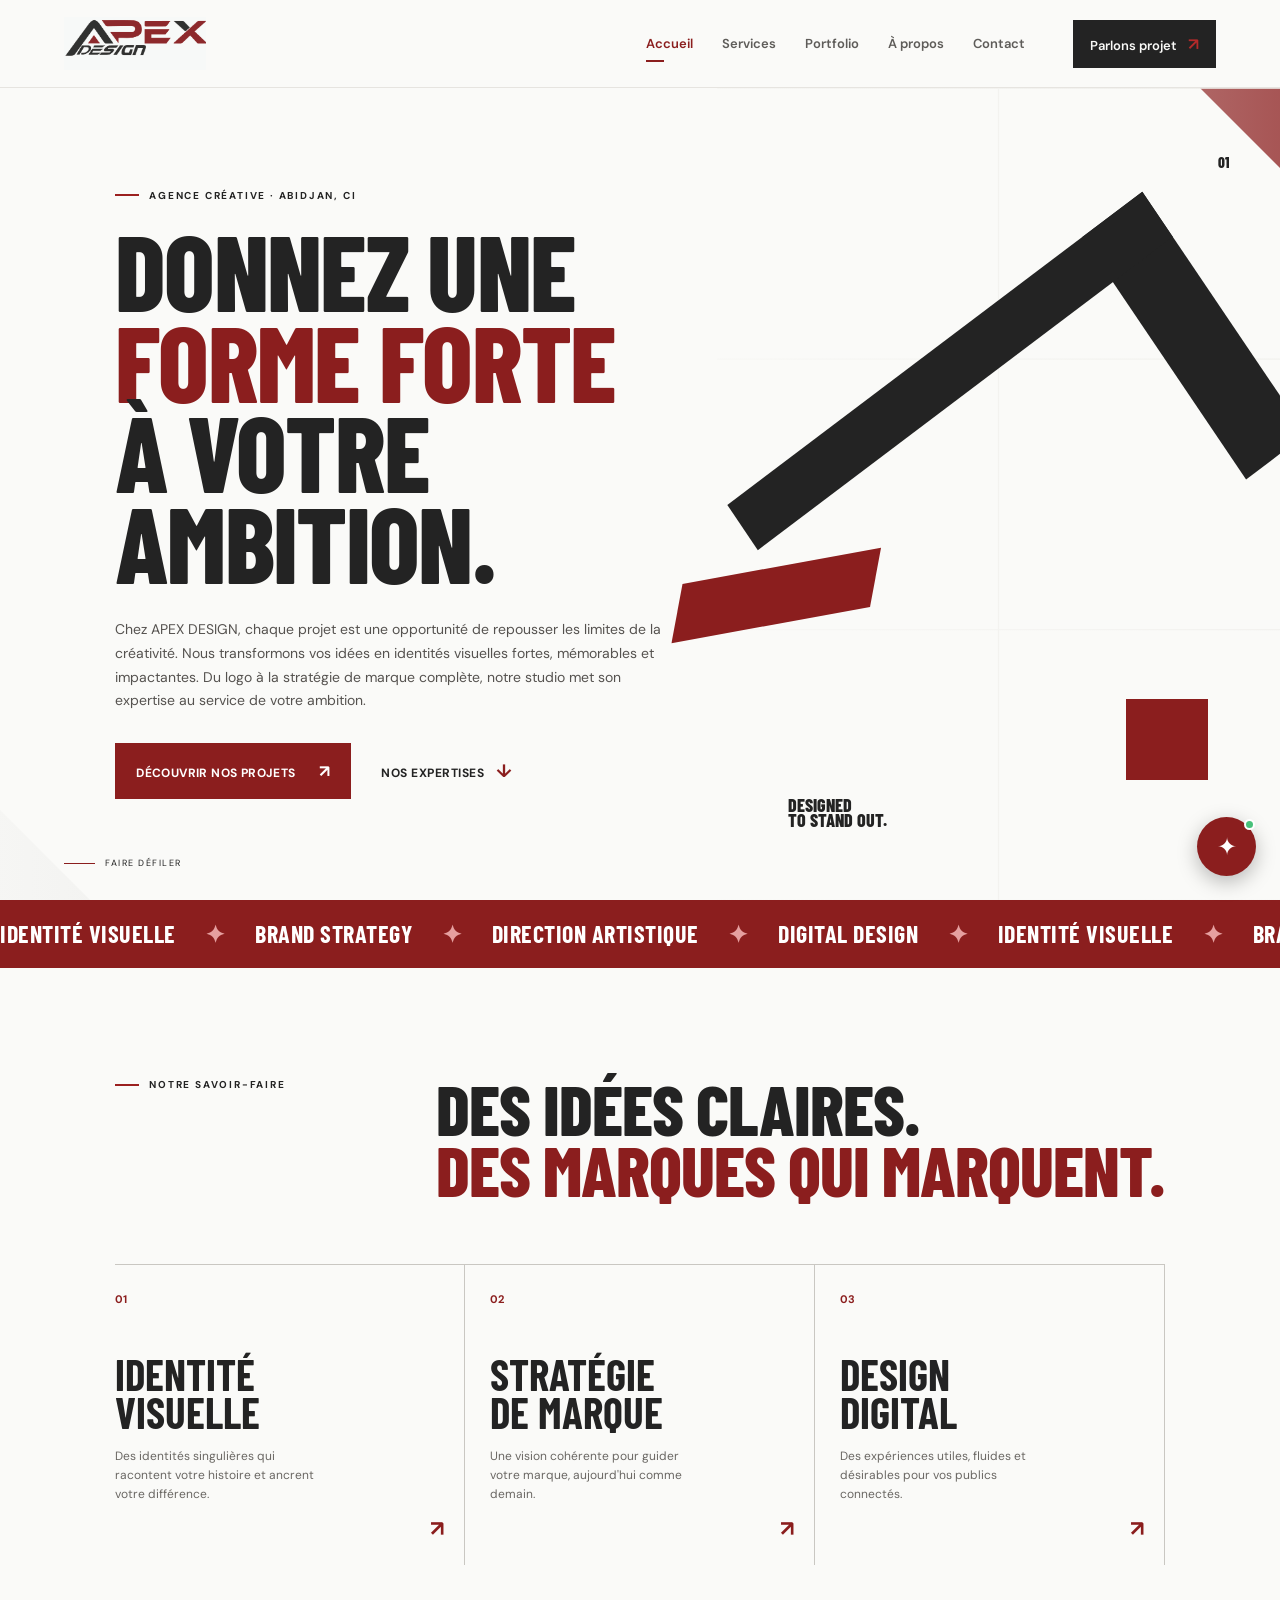
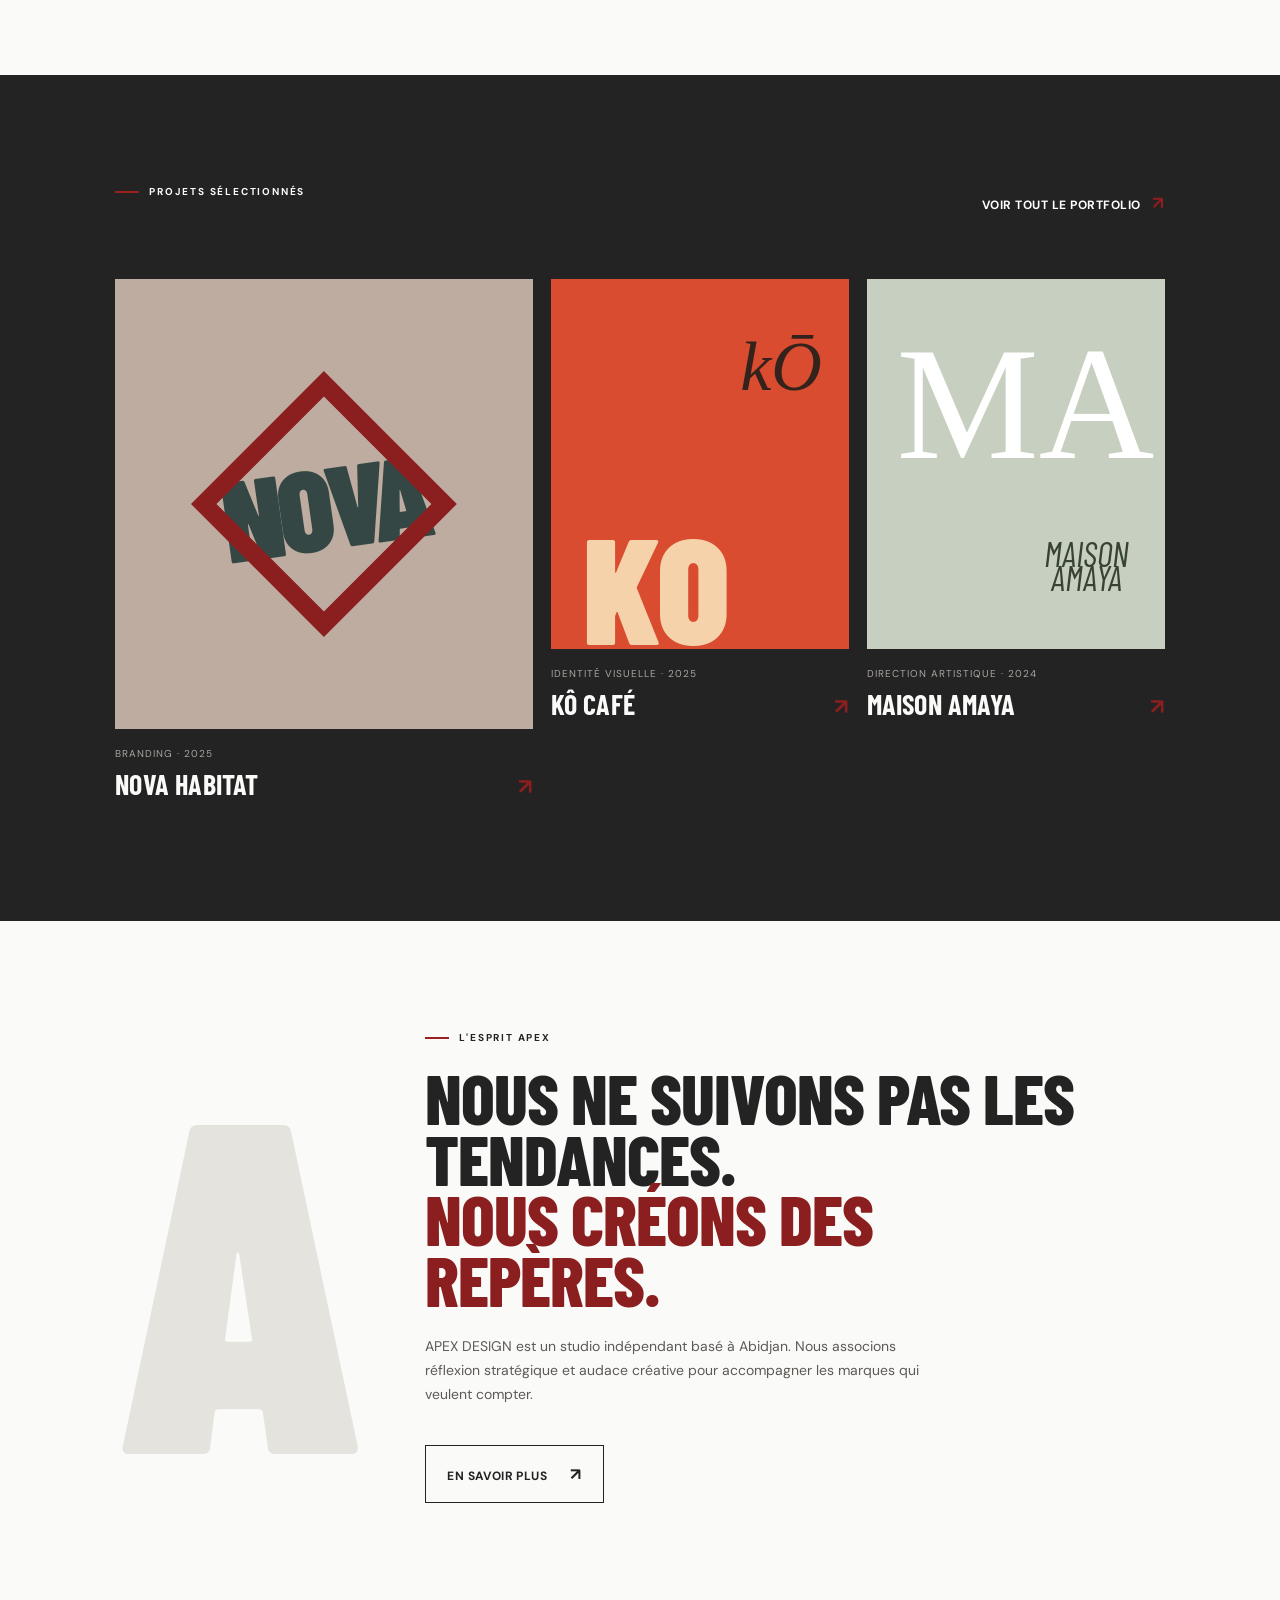
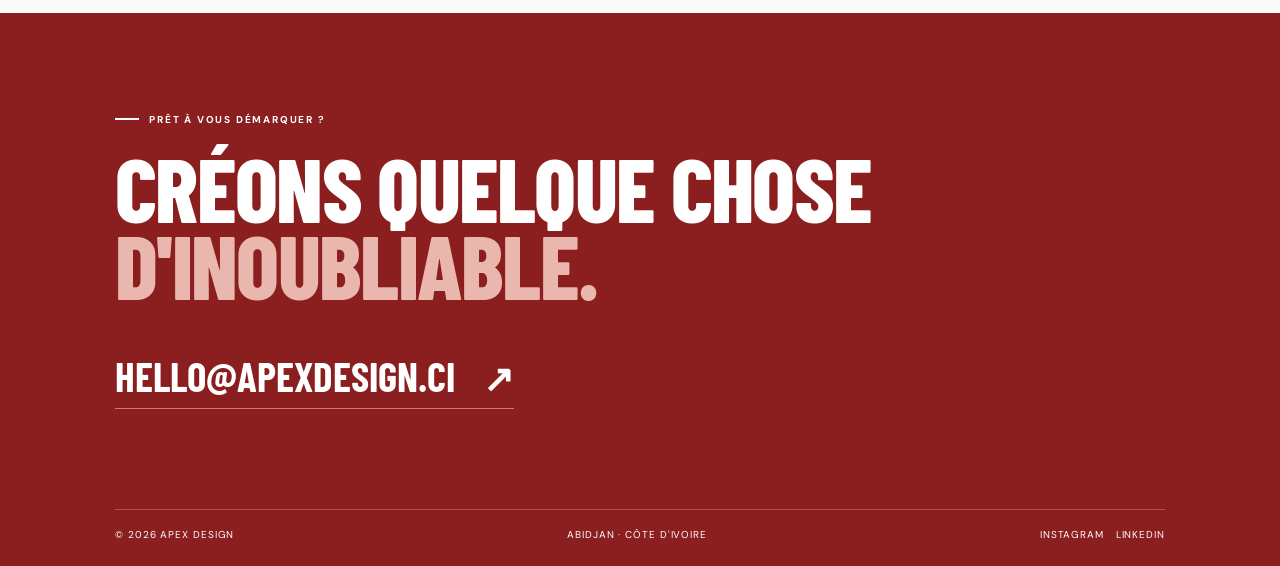
==== index.html @ c2b7f981 "Add files via upload" ====
<!DOCTYPE html>
<html lang="fr">
<head>
  <meta charset="UTF-8" />
  <meta name="viewport" content="width=device-width, initial-scale=1.0" />
  <meta name="description" content="APEX DESIGN — Agence de design graphique à Abidjan." />
  <title>APEX DESIGN — L'ambition prend forme</title>
  <link rel="preconnect" href="https://fonts.googleapis.com">
  <link rel="preconnect" href="https://fonts.gstatic.com" crossorigin>
  <link href="https://fonts.googleapis.com/css2?family=Barlow+Condensed:wght@500;600;700;800;900&family=DM+Sans:wght@400;500;600;700&display=swap" rel="stylesheet">
  <link rel="stylesheet" href="styles.css" />
</head>
<body>
  <div class="cursor-dot"></div>
  <header class="topbar">
    <a class="brand" href="#accueil" aria-label="APEX DESIGN — Accueil"><img src="apex-logo.jpg" alt="APEX DESIGN" /></a>
    <nav id="nav" aria-label="Navigation principale">
      <a class="active" href="#accueil">Accueil</a>
      <a href="services.html">Services</a>
      <a href="portfolio.html">Portfolio</a>
      <a href="about.html">À propos</a>
      <a href="contact.html">Contact</a>
    </nav>
    <a class="header-cta" href="#contact">Parlons projet <span>↗</span></a>
    <button class="menu-toggle" aria-label="Ouvrir le menu" aria-expanded="false"><i></i><i></i></button>
  </header>

  <main>
    <section class="hero" id="accueil">
      <div class="hero-shape shape-one"></div><div class="hero-shape shape-two"></div><div class="grid-lines"></div>
      <div class="hero-copy">
        <p class="eyebrow"><span></span> Agence créative · Abidjan, CI</p>
        <h1>Donnez une<br><em>forme forte</em><br>à votre ambition.</h1>
        <p class="intro">Chez APEX DESIGN, chaque projet est une opportunité de repousser les limites de la créativité. Nous transformons vos idées en identités visuelles fortes, mémorables et impactantes. Du logo à la stratégie de marque complète, notre studio met son expertise au service de votre ambition.</p>
        <div class="hero-actions"><a class="button red" href="#portfolio">Découvrir nos projets <b>↗</b></a><a class="text-link" href="#services">Nos expertises <span>↓</span></a></div>
      </div>
      <div class="hero-art" aria-hidden="true">
        <div class="art-index">01</div>
        <div class="angular-a"><div></div></div>
        <div class="art-label">Designed<br>to stand out.</div>
        <div class="red-square"></div>
      </div>
      <div class="scroll-note"><span></span> Faire défiler</div>
    </section>

    <section class="marquee" aria-label="Expertises"><div>IDENTITÉ VISUELLE <i>✦</i> BRAND STRATEGY <i>✦</i> DIRECTION ARTISTIQUE <i>✦</i> DIGITAL DESIGN <i>✦</i> IDENTITÉ VISUELLE <i>✦</i> BRAND STRATEGY <i>✦</i></div></section>

    <section class="services section" id="services">
      <div class="section-top"><p class="eyebrow dark"><span></span> Notre savoir-faire</p><h2>Des idées claires.<br><em>Des marques qui marquent.</em></h2></div>
      <div class="services-list">
        <a href="#contact" class="service"><span class="number">01</span><h3>Identité<br>visuelle</h3><p>Des identités singulières qui racontent votre histoire et ancrent votre différence.</p><b>↗</b></a>
        <a href="#contact" class="service"><span class="number">02</span><h3>Stratégie<br>de marque</h3><p>Une vision cohérente pour guider votre marque, aujourd'hui comme demain.</p><b>↗</b></a>
        <a href="#contact" class="service"><span class="number">03</span><h3>Design<br>digital</h3><p>Des expériences utiles, fluides et désirables pour vos publics connectés.</p><b>↗</b></a>
      </div>
    </section>

    <section class="portfolio section" id="portfolio">
      <div class="section-top light"><p class="eyebrow"><span></span> Projets sélectionnés</p><a href="#contact" class="text-link white">Voir tout le portfolio <span>↗</span></a></div>
      <div class="project-grid">
        <article class="project project-large"><div class="project-visual visual-one"><span>NOVA</span><i></i></div><div class="project-caption"><p>Branding · 2025</p><h3>Nova Habitat</h3><b>↗</b></div></article>
        <article class="project"><div class="project-visual visual-two"><span>KO</span><i>kŌ</i></div><div class="project-caption"><p>Identité visuelle · 2025</p><h3>Kô Café</h3><b>↗</b></div></article>
        <article class="project"><div class="project-visual visual-three"><span>MA</span><i>Maison<br>Amaya</i></div><div class="project-caption"><p>Direction artistique · 2024</p><h3>Maison Amaya</h3><b>↗</b></div></article>
      </div>
    </section>

    <section class="about section" id="apropos"><div class="about-mark">A</div><div class="about-copy"><p class="eyebrow dark"><span></span> L'esprit APEX</p><h2>Nous ne suivons pas les tendances.<br><em>Nous créons des repères.</em></h2><p>APEX DESIGN est un studio indépendant basé à Abidjan. Nous associons réflexion stratégique et audace créative pour accompagner les marques qui veulent compter.</p><a class="button outline" href="#contact">En savoir plus <b>↗</b></a></div></section>

    <section class="contact" id="contact"><p class="eyebrow"><span></span> Prêt à vous démarquer ?</p><h2>Créons quelque chose<br><em>d'inoubliable.</em></h2><a class="contact-email" href="mailto:hello@apexdesign.ci">hello@apexdesign.ci <span>↗</span></a><footer><span>© 2026 APEX DESIGN</span><span>Abidjan · Côte d'Ivoire</span><span>Instagram &nbsp; LinkedIn</span></footer></section>
  </main>
  <script src="script.js"></script>
<script src="ai-assistant.js"></script></body>
</html>
---- styles.css ----
*{box-sizing:border-box}html{scroll-behavior:smooth}body{margin:0;background:#fafaf8;color:#232323;font-family:'DM Sans',sans-serif}.topbar{height:88px;display:flex;align-items:center;justify-content:space-between;padding:0 5vw;border-bottom:1px solid #e6e4e0;position:relative;z-index:5;background:#fafaf8}.brand img{display:block;width:142px;height:53px;object-fit:cover;object-position:center;mix-blend-mode:multiply}.topbar nav{display:flex;gap:29px;margin-left:auto;margin-right:48px}.topbar nav a{color:#5e5c59;text-decoration:none;font-size:13px;font-weight:600;position:relative}.topbar nav a.active,.topbar nav a:hover{color:#8b1e1e}.topbar nav a.active:after{content:'';position:absolute;bottom:-10px;left:0;width:18px;height:2px;background:#8b1e1e}.header-cta{font-size:13px;text-decoration:none;color:#fafaf8;background:#232323;padding:13px 17px;font-weight:600}.header-cta span{color:#b32a2a;font-size:17px;margin-left:8px}.menu-toggle{display:none}.hero{min-height:calc(100vh - 88px);position:relative;overflow:hidden;display:flex;align-items:center;padding:88px 9vw}.hero-copy{position:relative;z-index:2;width:59%}.eyebrow{font-size:10px;letter-spacing:1.8px;text-transform:uppercase;font-weight:700;margin:0 0 23px;display:flex;align-items:center;gap:10px}.eyebrow span{width:24px;height:2px;background:#9b2020;display:inline-block}.hero h1,.section h2,.contact h2{font-family:'Barlow Condensed',sans-serif;text-transform:uppercase;line-height:.86;letter-spacing:-1.7px;font-size:clamp(65px,8.25vw,128px);margin:0;font-weight:800}.hero h1 em,.section h2 em,.contact h2 em{font-style:normal;color:#8b1e1e}.intro{font-size:14px;line-height:1.7;max-width:560px;margin:30px 0;color:#55524f}.hero-actions{display:flex;align-items:center;gap:30px}.button{font-size:12px;font-weight:700;text-decoration:none;text-transform:uppercase;letter-spacing:.4px;padding:17px 21px;display:inline-block}.button b{font-size:17px;margin-left:20px}.red{background:#8b1e1e;color:#fff}.text-link{font-size:12px;text-transform:uppercase;text-decoration:none;color:#232323;font-weight:700;letter-spacing:.5px}.text-link span{font-size:18px;margin-left:8px;color:#8b1e1e}.hero-art{position:absolute;right:4vw;width:40%;height:84%;top:8%;z-index:1}.angular-a{position:absolute;width:67%;height:65%;right:8%;top:14%;border-left:clamp(38px,5vw,72px) solid #232323;border-top:clamp(38px,5vw,72px) solid #232323;transform:skew(-18deg) rotate(45deg)}.angular-a div{position:absolute;width:80%;height:clamp(32px,4vw,60px);background:#8b1e1e;bottom:-9%;left:-20%;transform:skew(18deg) rotate(-45deg)}.red-square{position:absolute;width:16%;aspect-ratio:1;background:#8b1e1e;right:4%;bottom:8%}.art-index{position:absolute;right:0;top:0;font-family:'Barlow Condensed';font-size:15px;font-weight:800}.art-label{position:absolute;bottom:1%;left:14%;font-family:'Barlow Condensed';font-size:18px;line-height:.85;text-transform:uppercase;font-weight:800}.grid-lines{position:absolute;right:0;top:0;width:44%;height:100%;background:linear-gradient(90deg,transparent 49.8%,#e9e8e4 50%,transparent 50.2%),linear-gradient(#e9e8e4 1px,transparent 1px);background-size:100% 100%,100% 33.33%;opacity:.8}.shape-one{position:absolute;background:#8b1e1e;right:-55px;top:0;width:135px;height:135px;clip-path:polygon(0 0,100% 0,100% 100%)}.shape-two{position:absolute;background:#232323;left:0;bottom:0;width:90px;height:90px;clip-path:polygon(0 0,0 100%,100% 100%)}.scroll-note{position:absolute;bottom:31px;left:5vw;text-transform:uppercase;font-size:9px;letter-spacing:1.5px;display:flex;gap:10px;align-items:center}.scroll-note span{display:block;height:1px;width:31px;background:#8b1e1e}.marquee{overflow:hidden;background:#8b1e1e;color:#fff;padding:19px 0;font-family:'Barlow Condensed';font-weight:700;white-space:nowrap;font-size:24px;letter-spacing:.5px}.marquee div{animation:move 28s linear infinite}.marquee i{color:#e6a0a0;font-style:normal;margin:0 24px}@keyframes move{to{transform:translateX(-50%)}}.section{padding:110px 9vw}.section-top{display:flex;justify-content:space-between;align-items:flex-start}.section h2{font-size:clamp(46px,5.5vw,82px);letter-spacing:-1px}.services-list{display:grid;grid-template-columns:repeat(3,1fr);margin-top:65px;border-top:1px solid #c9c7c2}.service{padding:22px 25px 35px 0;text-decoration:none;color:#232323;min-height:300px;border-right:1px solid #c9c7c2;position:relative}.service:not(:first-child){padding-left:25px}.number{font-size:11px;color:#8b1e1e;font-weight:700}.service h3{font-family:'Barlow Condensed';font-size:43px;text-transform:uppercase;line-height:.88;margin:48px 0 15px}.service p{font-size:12px;line-height:1.6;color:#6a6763;max-width:210px}.service b,.project-caption b{position:absolute;right:20px;bottom:22px;font-size:22px;color:#8b1e1e}.portfolio{background:#232323;color:#fafaf8}.light{align-items:center}.white{color:white}.project-grid{display:grid;grid-template-columns:1.4fr 1fr 1fr;gap:18px;margin-top:58px}.project{position:relative}.project-visual{height:370px;overflow:hidden;position:relative}.project-large .project-visual{height:450px}.visual-one{background:#bdac9f;display:flex;align-items:center;justify-content:center}.visual-one span{font-family:'Barlow Condensed';font-size:115px;font-weight:900;letter-spacing:-6px;color:#354744;transform:rotate(-8deg)}.visual-one i{width:45%;aspect-ratio:1;position:absolute;border:18px solid #8b1e1e;transform:rotate(45deg)}.visual-two{background:#d94c2f}.visual-two span{font-family:'Barlow Condensed';font-size:150px;color:#f6d2aa;font-weight:900;position:absolute;left:11%;bottom:1%;line-height:.8}.visual-two i{font-family:serif;font-size:70px;color:#34221c;position:absolute;right:9%;top:13%}.visual-three{background:#c7d0c0}.visual-three span{font-family:serif;font-size:160px;position:absolute;color:#fff;left:10%;top:9%}.visual-three i{font-family:'Barlow Condensed';font-size:35px;text-align:center;text-transform:uppercase;line-height:.7;position:absolute;bottom:16%;right:12%;color:#374435}.project-caption{position:relative;padding:18px 25px 10px 0}.project-caption p{font-size:10px;text-transform:uppercase;letter-spacing:1px;color:#aaa6a0;margin:0 0 7px}.project-caption h3{font-family:'Barlow Condensed';font-size:28px;text-transform:uppercase;margin:0;letter-spacing:.2px}.project-caption b{bottom:10px;right:1px}.about{display:flex;gap:9vw;align-items:center;overflow:hidden}.about-mark{font-family:'Barlow Condensed';font-size:470px;font-weight:900;line-height:.7;color:#e5e3de;letter-spacing:-55px}.about-copy{max-width:680px}.about-copy>p:not(.eyebrow){font-size:14px;color:#5d5a56;line-height:1.7;max-width:510px;margin:26px 0}.outline{color:#232323;border:1px solid #232323;margin-top:12px}.contact{background:#8b1e1e;color:#fff;padding:100px 9vw 25px}.contact .eyebrow span{background:#fff}.contact h2{font-size:clamp(54px,7vw,105px);margin-bottom:48px}.contact h2 em{color:#eab7af}.contact-email{color:white;text-decoration:none;font-family:'Barlow Condensed';font-size:clamp(26px,3.2vw,48px);text-transform:uppercase;font-weight:700;border-bottom:1px solid #cd7979;padding-bottom:8px}.contact-email span{font-size:.9em;margin-left:20px}footer{border-top:1px solid #b45050;margin-top:108px;padding-top:18px;display:flex;justify-content:space-between;font-size:10px;letter-spacing:.9px;text-transform:uppercase}
@media(max-width:760px){.topbar{height:70px;padding:0 6vw}.brand img{width:110px;height:42px}.topbar nav,.header-cta{display:none}.menu-toggle{display:block;border:0;background:none;width:35px}.menu-toggle i{display:block;width:30px;height:2px;background:#232323;margin:7px}.topbar nav.open{display:flex;position:absolute;top:70px;left:0;width:100%;padding:25px 6vw;flex-direction:column;background:#fafaf8;gap:18px;border-bottom:1px solid #ddd}.hero{min-height:auto;padding:75px 7vw 105px}.hero-copy{width:100%}.hero h1{font-size:65px}.intro{font-size:13px;width:96%}.hero-art{opacity:.14;width:70%;right:-10%;height:54%;top:34%}.scroll-note{left:7vw}.section{padding:75px 7vw}.section-top{display:block}.services-list,.project-grid{grid-template-columns:1fr;margin-top:36px}.service{border-right:0;border-bottom:1px solid #c9c7c2;min-height:225px;padding-bottom:22px}.service:not(:first-child){padding-left:0}.service h3{margin-top:26px}.project-large .project-visual,.project-visual{height:300px}.project-caption{padding-bottom:25px}.about{gap:10px}.about-mark{font-size:260px;letter-spacing:-35px}.about-copy h2{font-size:44px}.about-copy>p:not(.eyebrow){font-size:12px}.contact{padding:76px 7vw 22px}footer{margin-top:80px;gap:12px;flex-direction:column}.light .text-link{margin-top:20px;display:inline-block}}
/* Services page */
.services-hero{min-height:590px;padding:100px 9vw 75px;position:relative;overflow:hidden;background:#fafaf8}.services-hero h1{font:800 clamp(63px,8.2vw,124px)/.82 'Barlow Condensed';letter-spacing:-1.5px;margin:0;position:relative;z-index:1}.services-hero h1 em{font-style:normal;color:#8b1e1e}.services-hero .lead{position:relative;z-index:1;max-width:430px;font-size:14px;line-height:1.7;margin:30px 0 0;color:#5b5956}.big-num{position:absolute;right:9vw;top:80px;color:#8b1e1e;font:800 15px 'Barlow Condensed';z-index:2}.services-grid{height:100%;width:37%;right:7%;opacity:.6}.services-graphic{position:absolute;right:13%;bottom:1%;height:60%;width:27%;z-index:1}.services-graphic span{font:900 clamp(190px,25vw,390px)/.8 'Barlow Condensed';color:#232323;position:absolute;left:0;bottom:0}.services-graphic i{display:block;width:35%;aspect-ratio:1;background:#8b1e1e;position:absolute;right:0;top:5%}.services-graphic b{display:block;width:67%;height:20%;border-top:18px solid #8b1e1e;position:absolute;right:0;bottom:14%;transform:skew(-35deg)}.service-index{padding:0 9vw 95px}.index-head{height:72px;border-bottom:1px solid #aaa7a3;display:flex;justify-content:space-between;align-items:center;text-transform:uppercase;font-size:10px;letter-spacing:1.3px;font-weight:700}.service-row{min-height:215px;border-bottom:1px solid #d3d0cb;display:grid;grid-template-columns:8% 38% 42% 12%;align-items:center;transition:.25s}.service-row:hover{background:#232323;color:#fff;padding:0 20px;margin:0 -20px;border-color:#232323}.service-row>span{font-size:11px;color:#8b1e1e;font-weight:700;align-self:start;padding-top:37px}.service-row h2{font:800 clamp(34px,4vw,59px)/.85 'Barlow Condensed';letter-spacing:-.5px;text-transform:uppercase;margin:0}.service-row p{font-size:13px;line-height:1.65;color:#686560;max-width:385px;margin:0}.service-row:hover p{color:#c6c3be}.service-row a{justify-self:end;text-decoration:none;font-size:29px;color:#8b1e1e}.process{display:grid;grid-template-columns:1fr 1fr;gap:9vw;padding:100px 9vw;background:#e9e6e1}.process h2{font:800 clamp(52px,5.8vw,85px)/.83 'Barlow Condensed';letter-spacing:-1px;margin:0}.process h2 em{font-style:normal;color:#8b1e1e}.process ol{list-style:none;padding:0;margin:0}.process li{display:grid;grid-template-columns:44px 1fr;border-top:1px solid #bdb9b3;padding:20px 0 18px}.process li span{grid-row:span 2;font-size:10px;color:#8b1e1e;font-weight:700}.process li strong{font:700 28px 'Barlow Condensed';text-transform:uppercase}.process li p{font-size:12px;color:#65615c;margin:7px 0 0}.mini{padding-top:85px}.mini footer{margin-top:80px}
@media(max-width:760px){.services-hero{padding:72px 7vw 75px;min-height:570px}.services-hero h1{font-size:65px}.services-hero .lead{width:85%;font-size:13px}.services-graphic{right:-8%;height:38%;width:47%;opacity:.2}.services-grid{width:64%;right:0}.big-num{right:8%;top:50px}.service-index{padding:0 7vw 65px}.service-row{grid-template-columns:12% 76% 12%;padding:29px 0;min-height:0}.service-row>span{padding-top:4px}.service-row h2{font-size:37px}.service-row p{grid-column:2/4;margin-top:19px;font-size:12px}.service-row a{grid-column:3;grid-row:1;align-self:start}.service-row:hover{padding:29px 12px;margin:0 -12px}.process{padding:70px 7vw;display:block}.process ol{margin-top:45px}.process h2{font-size:55px}}
/* Portfolio page */
.portfolio-hero{min-height:505px;background:#232323;color:#fafaf8;padding:94px 9vw 72px;position:relative;overflow:hidden}.portfolio-hero:after{content:'A';font:900 620px/.7 'Barlow Condensed';position:absolute;color:#2e2e2e;right:3%;bottom:-88px;letter-spacing:-80px}.portfolio-hero h1{font:800 clamp(64px,8vw,120px)/.81 'Barlow Condensed';letter-spacing:-1.5px;margin:0;position:relative;z-index:1}.portfolio-hero h1 em{font-style:normal;color:#c65555}.portfolio-hero>p:not(.eyebrow){position:relative;z-index:1;max-width:430px;font-size:13px;line-height:1.7;color:#c9c5bf;margin:27px 0 0}.portfolio-hero>b{position:absolute;right:9vw;top:91px;font:800 15px 'Barlow Condensed';color:#c65555;z-index:2}.gallery-section{padding:0 9vw 100px}.filterbar{height:102px;border-bottom:1px solid #bbb8b3;display:flex;gap:33px;align-items:center}.filterbar button{background:none;border:0;padding:0;color:#74716d;text-transform:uppercase;letter-spacing:.6px;font:700 13px 'DM Sans';cursor:pointer}.filterbar button.selected{color:#8b1e1e}.filterbar small{font-size:9px;vertical-align:super;margin-left:2px}.gallery{display:grid;grid-template-columns:repeat(3,1fr);gap:45px 19px;padding-top:43px}.gallery-card[hidden]{display:none}.gallery-open{display:block;width:100%;padding:0;border:0;background:#ddd;position:relative;cursor:pointer;overflow:hidden}.gallery-open img{width:100%;aspect-ratio: .82;object-fit:cover;display:block;transition:transform .45s}.gallery-open:hover img{transform:scale(1.045)}.gallery-open span{position:absolute;right:12px;top:12px;background:#fafaf8;width:37px;height:37px;padding-top:7px;font-size:20px;color:#8b1e1e;opacity:0;transition:.25s}.gallery-open:hover span{opacity:1}.gallery-card>div{padding-top:14px}.gallery-card p{font-size:10px;text-transform:uppercase;letter-spacing:1px;color:#8b1e1e;margin:0 0 5px}.gallery-card h2{font:700 28px 'Barlow Condensed';text-transform:uppercase;margin:0}.lightbox{display:none;position:fixed;inset:0;background:rgba(20,20,20,.96);z-index:20;align-items:center;justify-content:center}.lightbox.visible{display:flex}.lightbox figure{margin:0;text-align:center;max-width:min(72vw,650px);max-height:90vh}.lightbox figure img{display:block;max-width:100%;max-height:76vh;object-fit:contain;margin:auto}.lightbox figcaption{display:flex;align-items:baseline;justify-content:space-between;color:#fff;padding-top:15px;text-align:left}.lightbox figcaption p{margin:0;color:#d48585;font-size:10px;text-transform:uppercase;letter-spacing:1px}.lightbox figcaption h2{font:700 28px 'Barlow Condensed';text-transform:uppercase;margin:0}.lightbox button{cursor:pointer}.lightbox-close,.lightbox-prev,.lightbox-next{position:absolute;background:none;color:#fff;border:0;font-size:32px}.lightbox-close{right:5vw;top:3vh;font-size:40px;font-weight:200}.lightbox-prev{left:5vw}.lightbox-next{right:5vw}
@media(max-width:760px){.portfolio-hero{min-height:475px;padding:72px 7vw}.portfolio-hero h1{font-size:64px}.portfolio-hero:after{font-size:420px;right:-25%;bottom:-45px}.portfolio-hero>b{right:8%;top:70px}.gallery-section{padding:0 7vw 68px}.filterbar{gap:17px;height:85px;overflow:auto}.filterbar button{white-space:nowrap;font-size:11px}.gallery{grid-template-columns:1fr 1fr;gap:30px 12px;padding-top:30px}.gallery-card h2{font-size:23px}.gallery-card p{font-size:8px}.gallery-open span{opacity:1;width:29px;height:29px;padding-top:3px}.lightbox figure{max-width:75vw}.lightbox-prev{left:2vw}.lightbox-next{right:2vw}.lightbox-close{right:4vw}.lightbox figcaption{display:block}.lightbox figcaption h2{font-size:25px;margin-top:5px}}
/* About page */
.about-hero{min-height:580px;position:relative;overflow:hidden;padding:95px 9vw;background:#fafaf8}.about-hero h1{position:relative;z-index:1;font:800 clamp(68px,8.5vw,130px)/.81 'Barlow Condensed';letter-spacing:-1.5px;margin:0}.about-hero h1 em{font-style:normal;color:#8b1e1e}.about-hero-lines{position:absolute;right:8vw;top:0;height:100%;width:38%;background:linear-gradient(90deg,transparent 49.8%,#e2e0db 50%,transparent 50.2%),linear-gradient(#e2e0db 1px,transparent 1px);background-size:100% 100%,100% 33.33%}.about-num{position:absolute;right:9vw;top:96px;font:800 15px 'Barlow Condensed';color:#8b1e1e}.hero-statement{position:absolute;right:15%;bottom:2%;font:900 430px/.7 'Barlow Condensed';color:#232323;letter-spacing:-58px}.hero-statement i{background:#8b1e1e;width:125px;height:125px;display:block;position:absolute;right:-42px;top:62px;transform:rotate(45deg)}.hero-signature{position:absolute;right:10%;bottom:50px;text-transform:uppercase;font-size:10px;line-height:1.5;font-weight:700;letter-spacing:1.1px}.manifesto{padding:110px 17vw;background:#232323;color:#fff;text-align:center}.manifesto .eyebrow{justify-content:center}.manifesto .eyebrow span{background:#bd5555}.manifesto blockquote{font:800 clamp(41px,5.3vw,78px)/.87 'Barlow Condensed';letter-spacing:-.8px;margin:0}.manifesto blockquote em{font-style:normal;color:#c65757}.manifesto-text{font-size:14px;line-height:1.75;color:#c6c3be;max-width:620px;margin:38px auto 0}.agency-intro{padding:115px 14vw 115px 9vw;display:grid;grid-template-columns:36% 1fr;gap:11vw;align-items:center}.agency-intro h2,.values h2{font:800 clamp(51px,5.4vw,80px)/.84 'Barlow Condensed';text-transform:uppercase;letter-spacing:-1px;margin:0}.agency-intro>div:last-child>p:not(.eyebrow){font-size:14px;line-height:1.75;max-width:500px;color:#5e5a56;margin:23px 0 0}.intro-art{height:375px;background:#e7e4de;position:relative;overflow:hidden}.intro-art span{font:900 390px/.8 'Barlow Condensed';position:absolute;left:2%;bottom:-35px;color:#8b1e1e;letter-spacing:-50px}.intro-art i{display:block;width:50%;height:19px;background:#232323;position:absolute;right:0;bottom:72px;transform:skew(-40deg)}.intro-art b{position:absolute;right:13%;top:14%;width:75px;height:75px;border:16px solid #232323;transform:rotate(45deg)}.values{padding:100px 9vw;background:#8b1e1e;color:#fff;display:grid;grid-template-columns:1.5fr 1fr 1fr 1fr;gap:25px}.values .eyebrow span{background:#fff}.values h2 em{color:#e9aeaa;font-style:normal}.value{border-left:1px solid #b94a4a;padding:0 0 5px 22px;display:flex;flex-direction:column}.value span{font-size:11px;color:#e9aeaa;font-weight:700}.value h3{font:800 42px 'Barlow Condensed';text-transform:uppercase;margin:54px 0 14px}.value p{font-size:12px;line-height:1.7;color:#f1c9c5;margin:0;max-width:210px}
@media(max-width:760px){.about-hero{min-height:510px;padding:75px 7vw}.about-hero h1{font-size:68px}.about-hero-lines{width:55%;right:0}.about-num{right:8%;top:73px}.hero-statement{font-size:270px;right:-7%;bottom:2%;opacity:.2}.hero-statement i{width:70px;height:70px;right:-10px;top:34px}.hero-signature{right:8%;bottom:34px}.manifesto{padding:75px 8vw}.manifesto blockquote{font-size:45px}.manifesto-text{font-size:13px}.agency-intro{padding:75px 7vw;display:flex;flex-direction:column;gap:48px}.intro-art{width:100%;height:270px}.intro-art span{font-size:290px}.agency-intro h2{font-size:55px}.agency-intro>div:last-child>p:not(.eyebrow){font-size:13px}.values{padding:75px 7vw;display:block}.values h2{font-size:55px}.value{border-left:0;border-top:1px solid #b94a4a;padding:17px 0 20px;margin-top:35px}.value h3{margin:25px 0 8px}.value p{max-width:300px}}
/* Contact page */
.contact-hero{min-height:480px;padding:95px 9vw;position:relative;overflow:hidden;background:#232323;color:#fafaf8}.contact-hero h1{position:relative;z-index:1;font:800 clamp(64px,8.4vw,125px)/.81 'Barlow Condensed';letter-spacing:-1.5px;margin:0}.contact-hero h1 em{color:#cb5b5b;font-style:normal}.contact-hero>p:not(.eyebrow){position:relative;z-index:1;max-width:420px;font-size:14px;line-height:1.7;color:#cac5bf;margin:30px 0}.contact-hero>b{position:absolute;right:9vw;top:96px;color:#c75b5b;font:800 15px 'Barlow Condensed';z-index:2}.contact-mark{font:900 490px/.7 'Barlow Condensed';position:absolute;right:10%;bottom:-78px;color:#2d2d2d}.contact-details{padding:110px 9vw;display:grid;grid-template-columns:1fr 1fr;gap:12vw}.contact-details h2,.contact-form-section h2{font:800 clamp(48px,5.4vw,80px)/.84 'Barlow Condensed';margin:0}.contact-address>p:not(.eyebrow){font-size:14px;color:#605d58;line-height:1.7;max-width:340px;margin:26px 0}.contact-address strong{color:#8b1e1e}.map-link{font-size:12px;text-transform:uppercase;color:#8b1e1e;font-weight:700;text-decoration:none}.contact-list{border-top:1px solid #c5c1bc}.contact-list a{display:grid;grid-template-columns:30% 60% 10%;text-decoration:none;color:#232323;border-bottom:1px solid #d5d1cc;padding:22px 0;align-items:center}.contact-list span{font-size:10px;text-transform:uppercase;letter-spacing:1px;color:#8b1e1e;font-weight:700}.contact-list strong{font:700 23px 'Barlow Condensed';word-break:break-word}.contact-list b{color:#8b1e1e;font-size:20px;text-align:right}.contact-form-section{padding:96px 9vw;background:#eae7e2;display:grid;grid-template-columns:1fr 1fr;gap:12vw}.contact-form-section>div>p:not(.eyebrow){font-size:13px;line-height:1.7;color:#605d58;max-width:380px}.contact-form-section form{display:grid;grid-template-columns:1fr 1fr;gap:18px}.contact-form-section label{font-size:10px;text-transform:uppercase;font-weight:700;letter-spacing:.9px}.contact-form-section label:nth-of-type(3),.contact-form-section label:nth-of-type(4){grid-column:span 2}.contact-form-section input,.contact-form-section select,.contact-form-section textarea{width:100%;display:block;margin-top:8px;border:0;border-bottom:1px solid #9b9892;background:transparent;padding:9px 0;font:13px 'DM Sans';color:#232323;outline-color:#8b1e1e}.contact-form-section textarea{resize:vertical}.contact-form-section button{border:0;cursor:pointer;justify-self:start}.form-feedback{grid-column:span 2;font-size:12px;color:#8b1e1e;margin:0}
/* APEX Assistant */
.ai-widget{position:fixed;right:24px;bottom:24px;z-index:50;font-family:'DM Sans',sans-serif}.ai-launch{width:59px;height:59px;border-radius:50%;border:0;background:#8b1e1e;color:#fff;box-shadow:0 6px 20px #0004;cursor:pointer;font-size:24px;position:absolute;right:0;bottom:0}.ai-launch i{position:absolute;width:11px;height:11px;border-radius:50%;background:#48c17a;border:2px solid #fff;right:1px;top:2px}.ai-panel{display:none;width:360px;height:500px;background:#fafaf8;box-shadow:0 18px 55px #0005;position:absolute;right:0;bottom:74px}.ai-panel.open{display:flex;flex-direction:column}.ai-panel header{background:#232323;color:#fff;padding:17px;display:flex;align-items:center;gap:10px}.ai-icon{width:36px;height:36px;background:#8b1e1e;display:grid;place-items:center;font-size:19px}.ai-panel header strong{font:700 18px 'Barlow Condensed';text-transform:uppercase;display:block}.ai-panel header small{font-size:9px;color:#c5c2bd}.ai-panel header small i{display:inline-block;background:#4fd07f;width:6px;height:6px;border-radius:50%}.ai-close{margin-left:auto;background:none;border:0;color:#fff;font-size:27px;cursor:pointer}.ai-messages{padding:17px;overflow-y:auto;flex:1;display:flex;flex-direction:column;gap:11px}.ai-message{font-size:12px;line-height:1.55;background:#e6e3de;padding:11px 12px;max-width:86%;align-self:flex-start}.ai-message.visitor{background:#8b1e1e;color:#fff;align-self:flex-end}.ai-quick{padding:0 13px 12px;display:flex;gap:6px;flex-wrap:wrap}.ai-quick button{border:1px solid #bdb9b2;background:transparent;color:#8b1e1e;font:700 10px 'DM Sans';padding:7px;cursor:pointer}.ai-input{display:flex;border-top:1px solid #d5d1ca;padding:10px}.ai-input input{flex:1;border:0;background:transparent;outline:none;font:12px 'DM Sans'}.ai-input button{border:0;background:#8b1e1e;color:#fff;width:31px;height:31px;font-size:18px;cursor:pointer}
@media(max-width:760px){.contact-hero{min-height:440px;padding:75px 7vw}.contact-hero h1{font-size:65px}.contact-mark{font-size:310px;right:-11%;bottom:-35px}.contact-hero>b{right:8%;top:73px}.contact-details,.contact-form-section{padding:70px 7vw;display:block}.contact-list{margin-top:50px}.contact-list a{grid-template-columns:34% 57% 9%}.contact-list strong{font-size:19px}.contact-form-section form{margin-top:47px}.ai-widget{right:17px;bottom:17px}.ai-panel{width:min(360px,calc(100vw - 34px));height:490px}.ai-launch{width:55px;height:55px}}
.price-list{padding:100px 9vw}.price-list-head{display:grid;grid-template-columns:1fr 1fr;gap:30px;align-items:end;margin-bottom:50px}.price-list-head .eyebrow{grid-column:span 2}.price-list h2{font:800 clamp(48px,5.4vw,80px)/.84 'Barlow Condensed';margin:0}.price-list h2 em{font-style:normal;color:#8b1e1e}.price-list-head>p:not(.eyebrow){font-size:12px;line-height:1.7;color:#615e59;margin:0;max-width:400px}.price-tables{display:grid;grid-template-columns:repeat(2,1fr);gap:20px}.price-tables>div{border-top:4px solid #8b1e1e;background:#f0eeea;padding:23px}.price-tables h3{font:800 27px 'Barlow Condensed';text-transform:uppercase;margin:0 0 18px}.price-tables p{display:flex;justify-content:space-between;gap:12px;border-top:1px solid #d2cec8;padding:10px 0;margin:0;font-size:11px}.price-tables b{color:#8b1e1e;white-space:nowrap}.quote-builder{display:none;background:#f0eeea;padding:10px 13px 12px;margin:0 12px 10px}.quote-builder.show{display:block}.quote-builder b{font:700 14px 'Barlow Condensed';text-transform:uppercase;display:block;margin-bottom:6px}.quote-builder select,.quote-builder input{width:100%;margin:3px 0;border:1px solid #cac6c0;padding:7px;background:#fafaf8;font:11px 'DM Sans'}.quote-total{font-weight:700;font-size:12px;margin:7px 0;color:#8b1e1e}.quote-builder button,.quote-send{background:#8b1e1e;color:#fff;border:0;padding:8px;text-decoration:none;font:700 10px 'DM Sans';text-transform:uppercase;cursor:pointer}.quote-send{display:inline-block;margin-right:4px}@media(max-width:760px){.price-list{padding:70px 7vw}.price-list-head{display:block}.price-list-head .eyebrow{margin-bottom:20px}.price-list-head>p:not(.eyebrow){margin-top:22px}.price-tables{grid-template-columns:1fr}.price-tables p{font-size:10px}}
/* Generated art backgrounds */
.hero{background:#fafaf8 url('backgrounds/apex-home.png') center/cover no-repeat}.hero:after,.services-hero:after,.about-hero:after{content:'';position:absolute;inset:0;background:linear-gradient(90deg,rgba(250,250,248,.98) 0%,rgba(250,250,248,.91) 42%,rgba(250,250,248,.25) 100%);pointer-events:none}.hero-copy,.hero-art,.scroll-note{z-index:2}.services-hero{background:#fafaf8 url('backgrounds/apex-services.png') center/cover no-repeat}.services-hero>*:not(.grid-lines):not(.hero-shape){z-index:1}.services-hero .services-graphic{z-index:2}.portfolio-hero{background:#232323 url('backgrounds/apex-portfolio.png') center/cover no-repeat}.portfolio-hero:before,.contact-hero:before{content:'';position:absolute;inset:0;background:linear-gradient(90deg,rgba(35,35,35,.94),rgba(35,35,35,.64));z-index:0}.portfolio-hero>*,.contact-hero>*{z-index:1}.about-hero{background:#fafaf8 url('backgrounds/apex-about.png') center/cover no-repeat}.about-hero>*{z-index:1}.contact-hero{background:#232323 url('backgrounds/apex-contact.png') center/cover no-repeat}.contact-details{background:linear-gradient(110deg,rgba(250,250,248,.96),rgba(250,250,248,.86)),url('backgrounds/apex-about.png') center/cover}.process{background:linear-gradient(100deg,rgba(233,230,225,.96),rgba(233,230,225,.88)),url('backgrounds/apex-services.png') center/cover}.manifesto{background:#232323 url('backgrounds/apex-portfolio.png') center/cover;background-blend-mode:soft-light}.values{background:#8b1e1e url('backgrounds/apex-contact.png') center/cover;background-blend-mode:multiply}@media(max-width:760px){.hero:after,.services-hero:after,.about-hero:after{background:rgba(250,250,248,.84)}.portfolio-hero:before,.contact-hero:before{background:rgba(35,35,35,.78)}}
/* Final responsive hardening */
html,body{max-width:100%;overflow-x:hidden}img{max-width:100%}.topbar{min-width:0}.topbar nav.open{z-index:20}.topbar nav.open a{font-size:15px}.gallery-card,.project,.service-row,.contact-list a{min-width:0}.gallery-card h2,.contact-list strong{overflow-wrap:anywhere}.ai-panel{max-width:calc(100vw - 34px)}.ai-messages{overscroll-behavior:contain}.ai-quick{max-height:72px;overflow-y:auto}.quote-builder select{min-width:0}.quote-send{margin-top:4px}@media(max-width:480px){.hero-actions{align-items:flex-start;flex-direction:column;gap:20px}.hero h1{font-size:57px}.services-hero h1,.portfolio-hero h1,.about-hero h1,.contact-hero h1{font-size:58px}.section h2,.agency-intro h2,.contact-details h2{font-size:46px}.project-grid,.gallery{grid-template-columns:1fr}.gallery-open img{aspect-ratio:1.05;object-fit:cover}.contact-list a{grid-template-columns:1fr 28px;gap:5px}.contact-list a span{grid-column:1}.contact-list a strong{grid-column:1;font-size:20px}.contact-list a b{grid-column:2;grid-row:1 / span 2}.contact-form-section form{grid-template-columns:1fr}.contact-form-section label:nth-of-type(3),.contact-form-section label:nth-of-type(4),.form-feedback{grid-column:span 1}.ai-widget{right:12px;bottom:12px}.ai-panel{right:0;bottom:66px;width:calc(100vw - 24px);height:min(510px,calc(100vh - 95px))}.ai-launch{width:52px;height:52px}.about-mark{display:none}.about{display:block}.about-copy{margin-top:15px}.contact-email{overflow-wrap:anywhere}.hero-art{display:none}.grid-lines{width:75%;opacity:.35}}
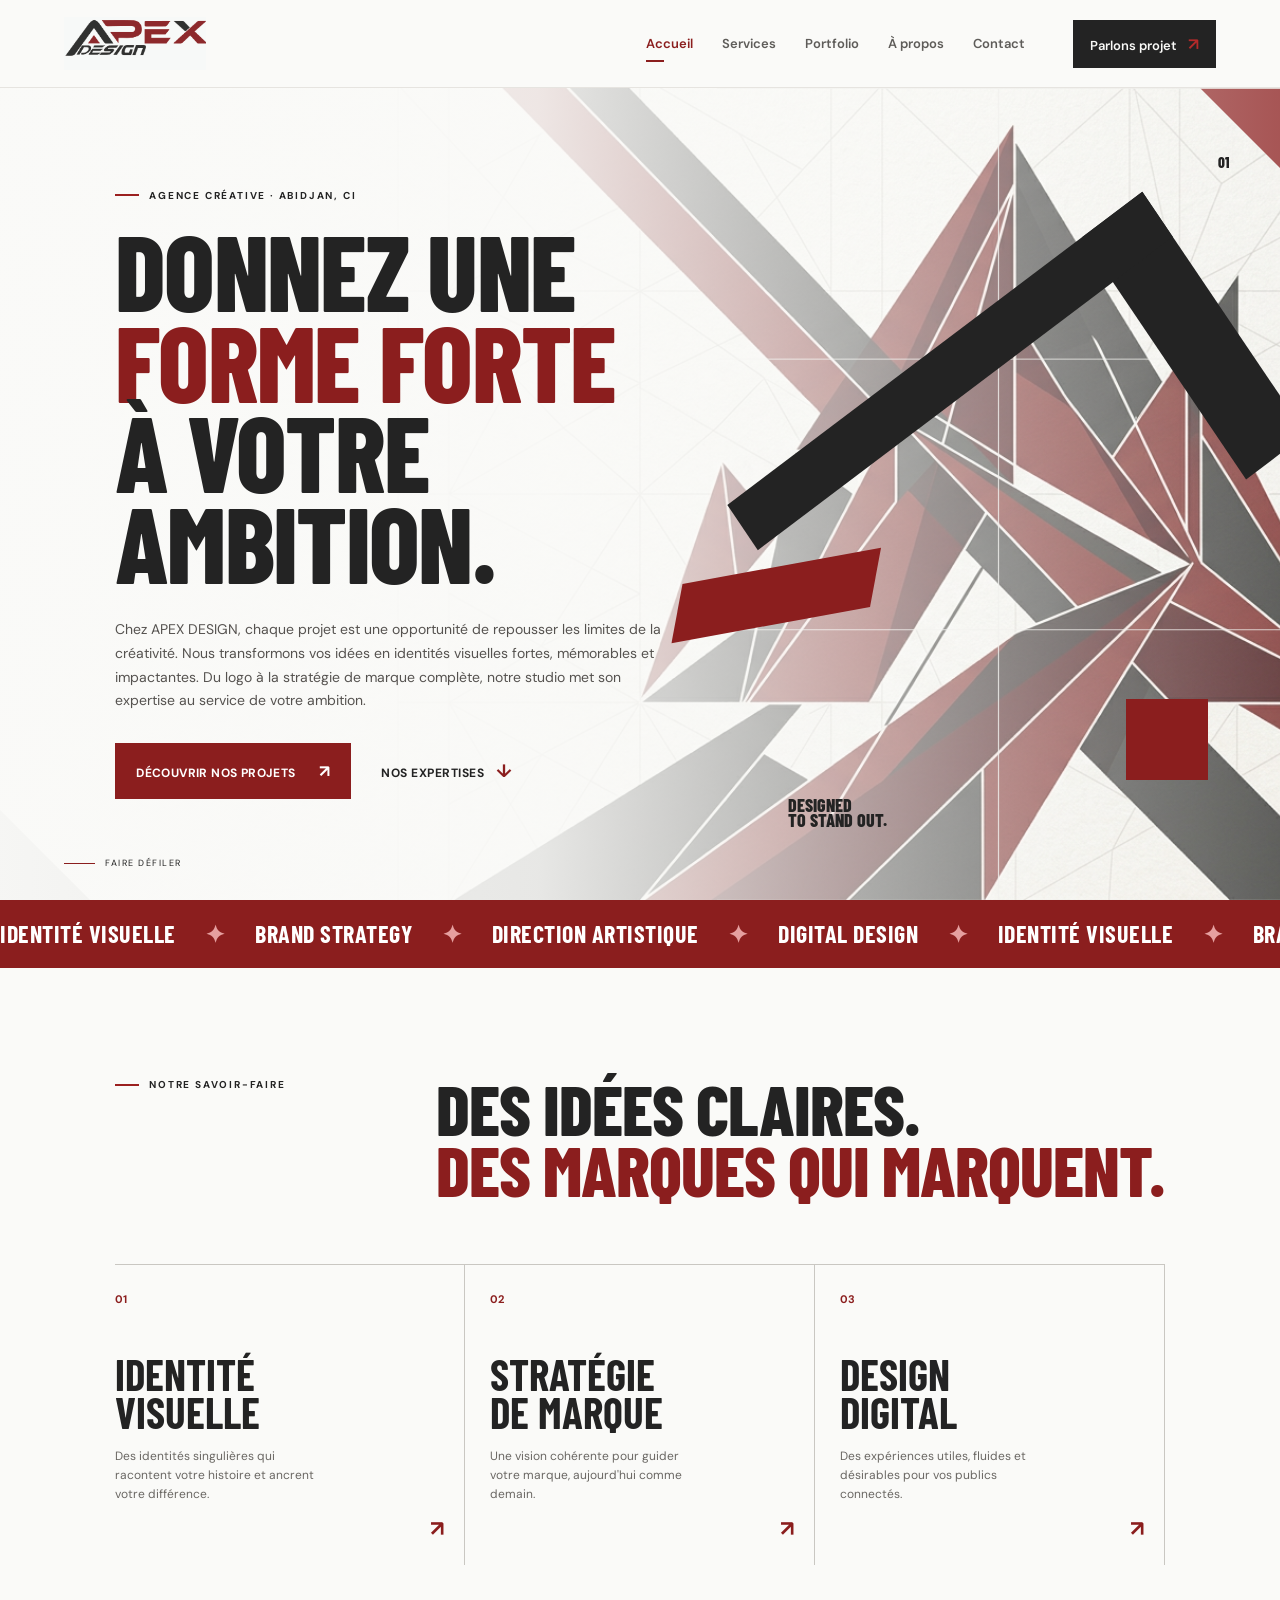
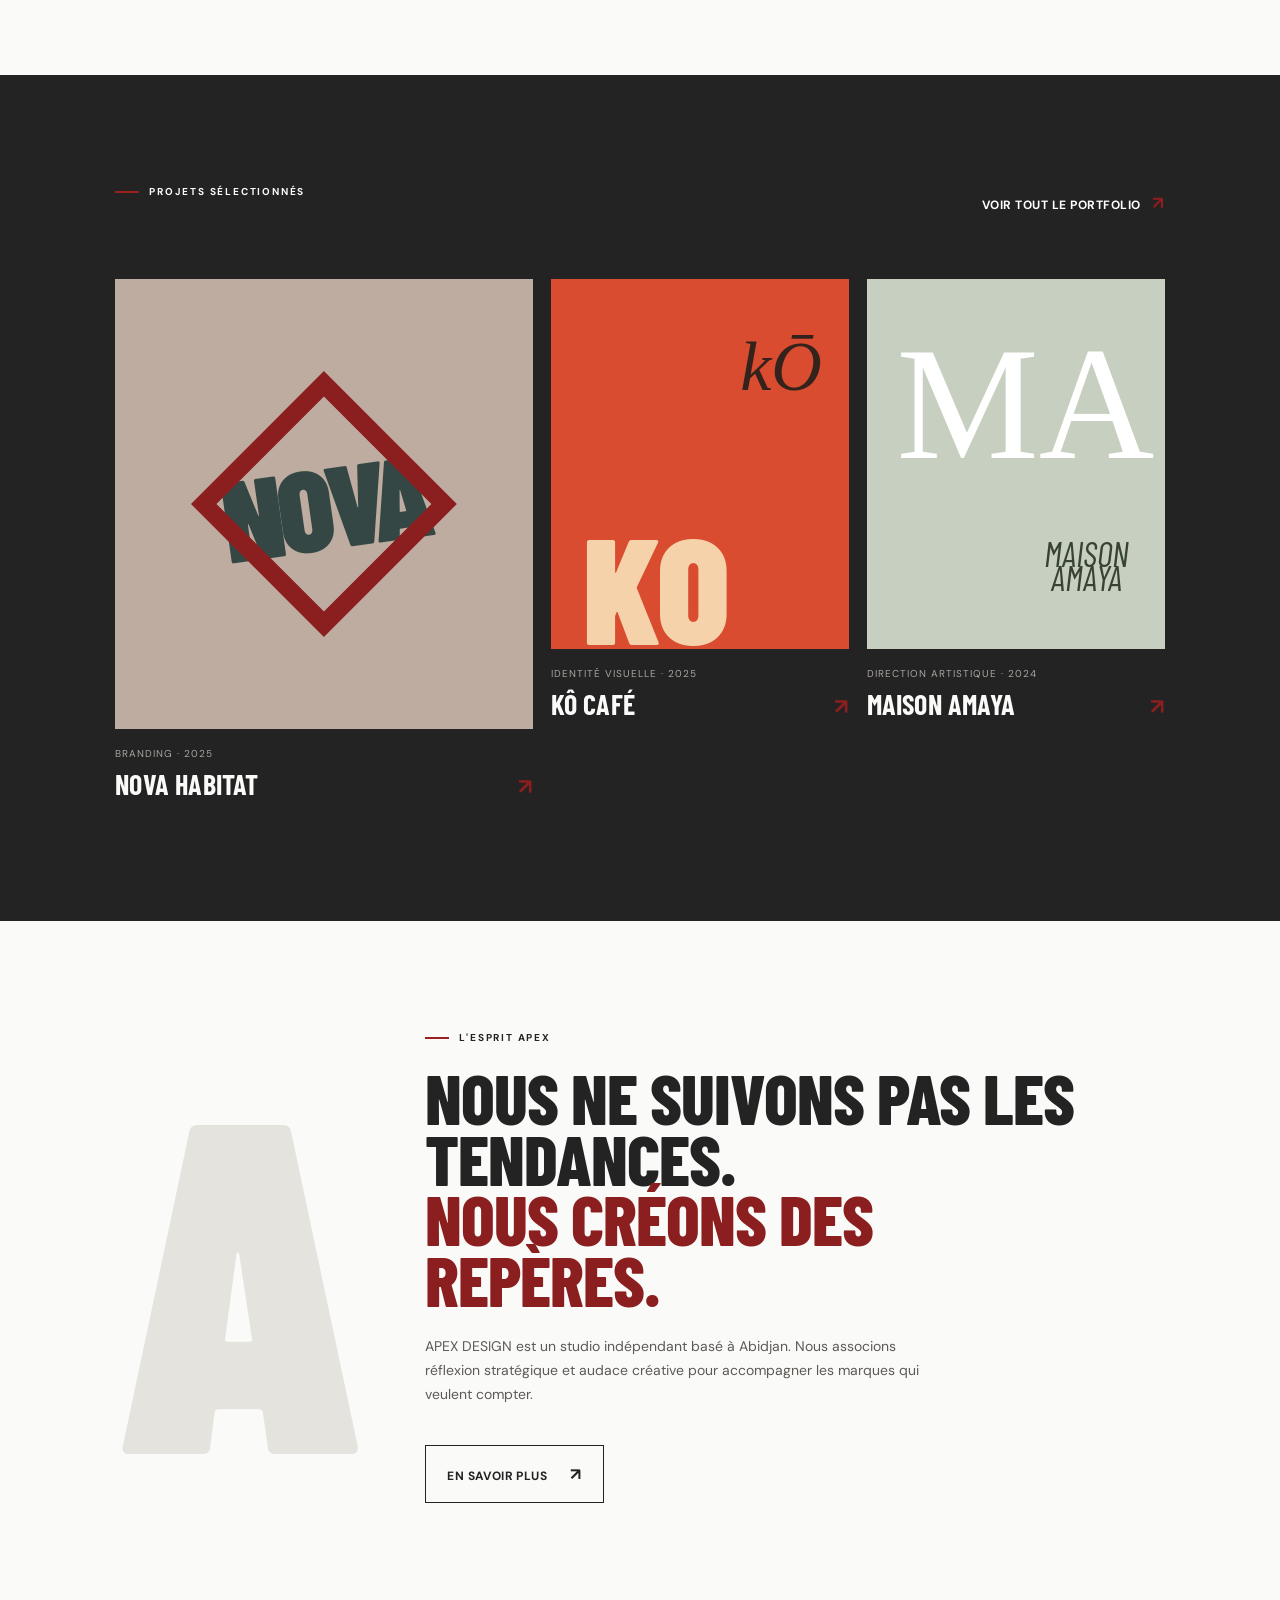
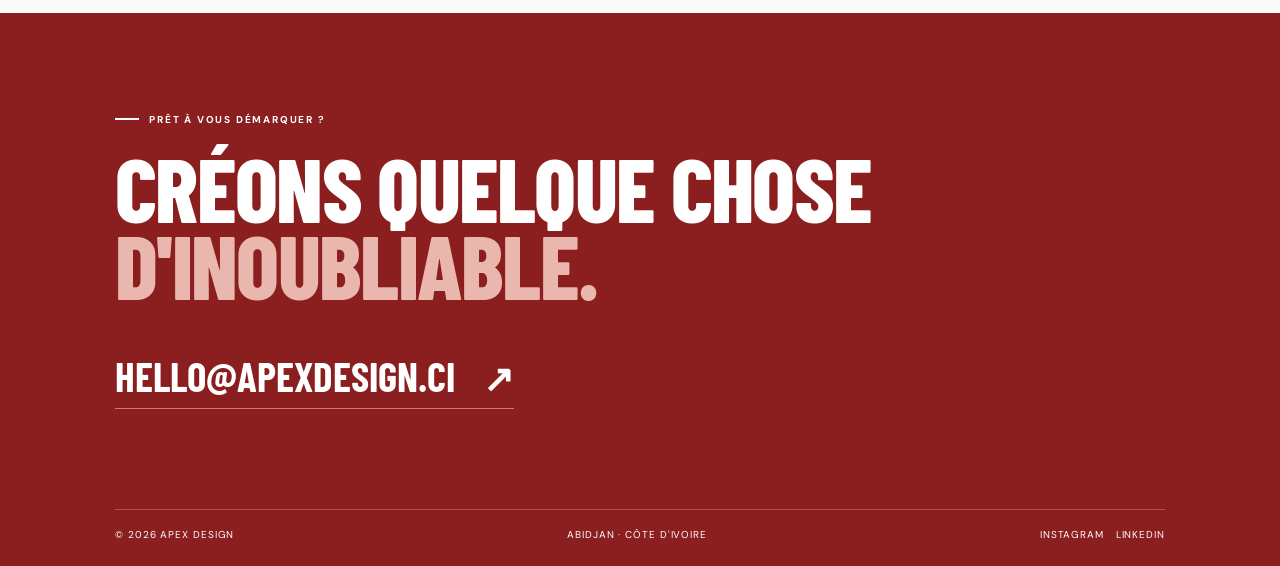
==== commit b57b0c68: "Add files via upload" ====
--- a/index.html
+++ b/index.html
@@ -68,5 +68,7 @@
     <section class="contact" id="contact"><p class="eyebrow"><span></span> Prêt à vous démarquer ?</p><h2>Créons quelque chose<br><em>d'inoubliable.</em></h2><a class="contact-email" href="mailto:hello@apexdesign.ci">hello@apexdesign.ci <span>↗</span></a><footer><span>© 2026 APEX DESIGN</span><span>Abidjan · Côte d'Ivoire</span><span>Instagram &nbsp; LinkedIn</span></footer></section>
   </main>
   <script src="script.js"></script>
-<script src="ai-assistant.js"></script></body>
+<script src="https://cdn.botpress.cloud/webchat/v3.7/inject.js"></script>
+<script src="https://files.bpcontent.cloud/2026/07/28/17/20260728171607-9OPCDNXM.js" defer></script>
+</body>
 </html>
